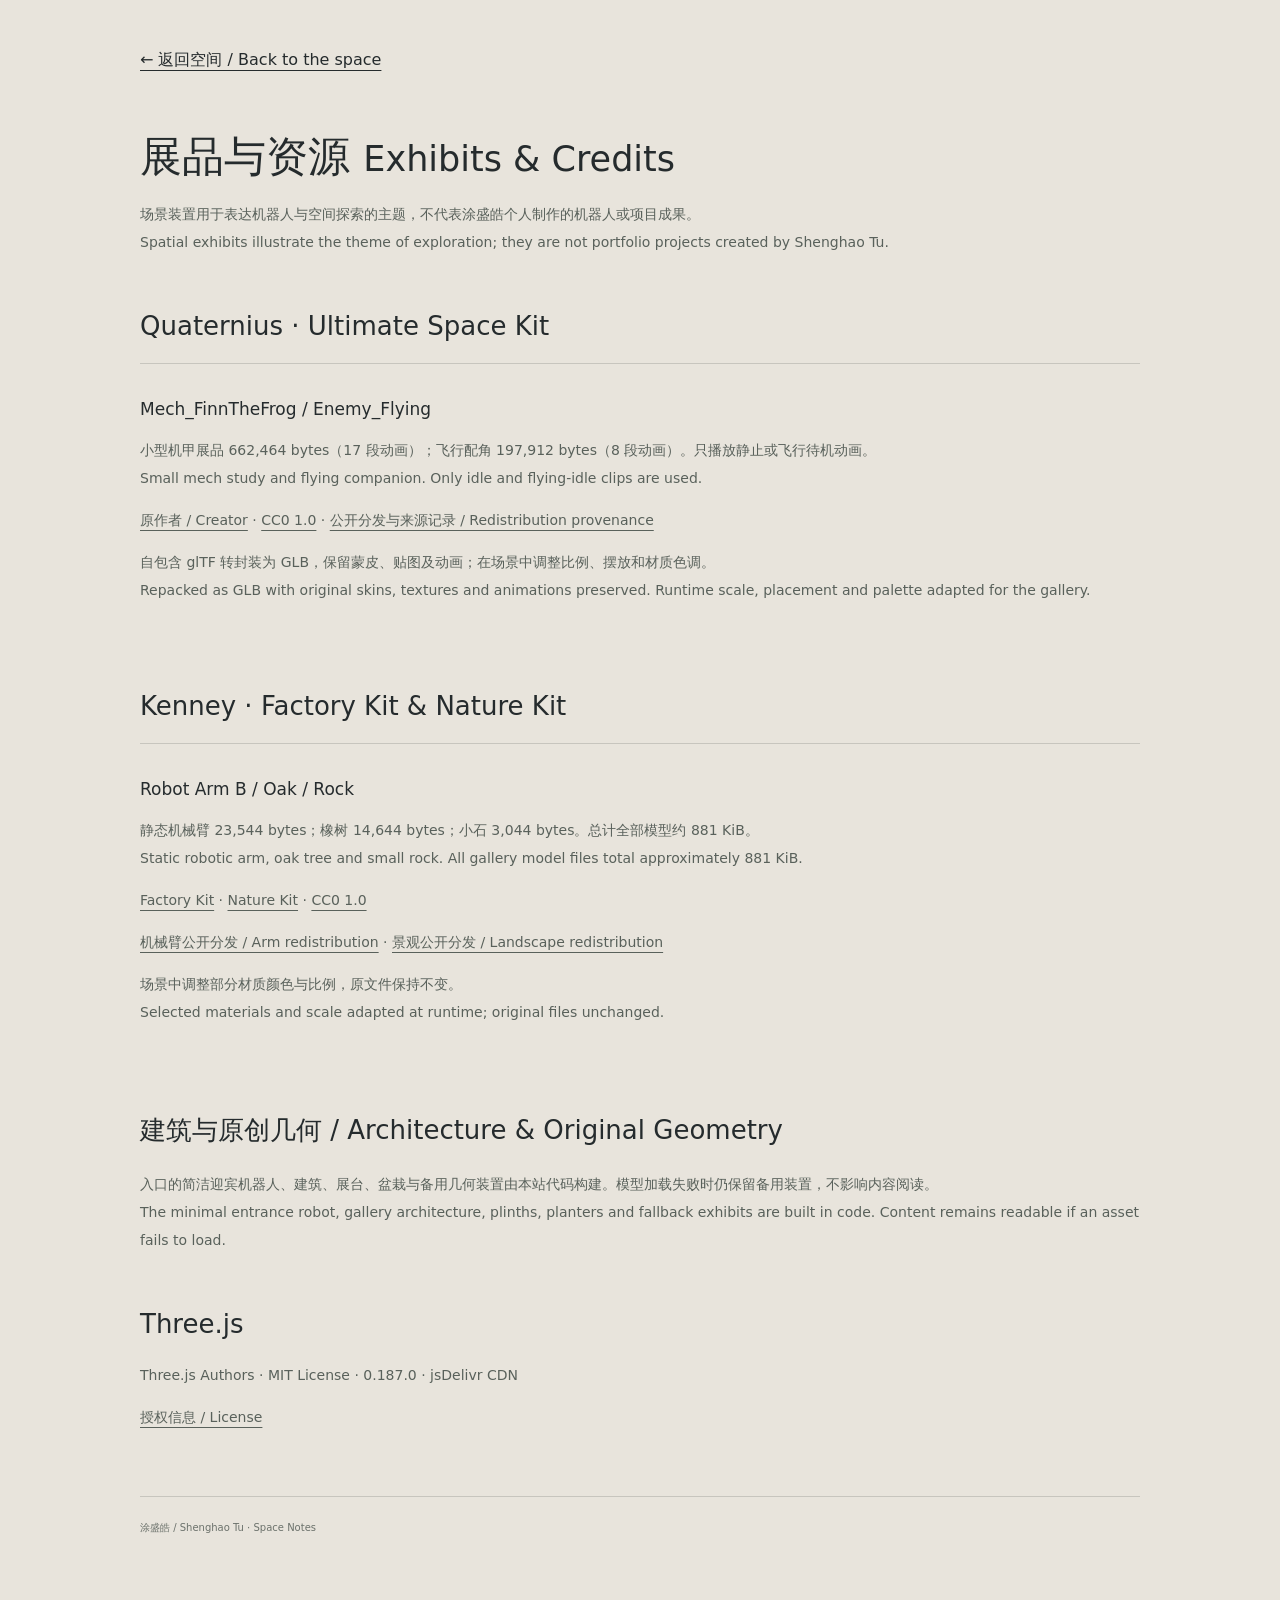
==== credits.html @ 1913eff7 "Build bilingual first-person personal gallery" ====
<!doctype html>
<html lang="zh-CN"><head><meta charset="utf-8"><meta name="viewport" content="width=device-width,initial-scale=1"><title>展品与资源 · 涂盛皓</title><link rel="stylesheet" href="styles/gallery.css"></head>
<body><main class="text-content"><a href="./">← 返回空间 / Back to the space</a><h1>展品与资源 <small>Exhibits & Credits</small></h1>
<p>场景装置用于表达机器人与空间探索的主题，不代表涂盛皓个人制作的机器人或项目成果。<br>Spatial exhibits illustrate the theme of exploration; they are not portfolio projects created by Shenghao Tu.</p>
<h2>Quaternius · Ultimate Space Kit</h2><article><h3>Mech_FinnTheFrog / Enemy_Flying</h3><p>小型机甲展品 662,464 bytes（17 段动画）；飞行配角 197,912 bytes（8 段动画）。只播放静止或飞行待机动画。<br>Small mech study and flying companion. Only idle and flying-idle clips are used.</p><p><a href="https://quaternius.com/packs/ultimatespacekit.html">原作者 / Creator</a> · <a href="https://creativecommons.org/publicdomain/zero/1.0/">CC0 1.0</a> · <a href="https://github.com/danvanderboom/Aetherium/blob/main/samples/unity/Aphelion/ATTRIBUTIONS.md">公开分发与来源记录 / Redistribution provenance</a></p><p>自包含 glTF 转封装为 GLB，保留蒙皮、贴图及动画；在场景中调整比例、摆放和材质色调。<br>Repacked as GLB with original skins, textures and animations preserved. Runtime scale, placement and palette adapted for the gallery.</p></article>
<h2>Kenney · Factory Kit & Nature Kit</h2><article><h3>Robot Arm B / Oak / Rock</h3><p>静态机械臂 23,544 bytes；橡树 14,644 bytes；小石 3,044 bytes。总计全部模型约 881 KiB。<br>Static robotic arm, oak tree and small rock. All gallery model files total approximately 881 KiB.</p><p><a href="https://kenney.nl/assets/factory-kit">Factory Kit</a> · <a href="https://kenney.nl/assets/nature-kit">Nature Kit</a> · <a href="https://creativecommons.org/publicdomain/zero/1.0/">CC0 1.0</a></p><p><a href="https://models.codelove.in/models/factory-kit-robot-arm-b/">机械臂公开分发 / Arm redistribution</a> · <a href="https://github.com/syuhei176/ai-game-assets/tree/v1/models/environment">景观公开分发 / Landscape redistribution</a></p><p>场景中调整部分材质颜色与比例，原文件保持不变。<br>Selected materials and scale adapted at runtime; original files unchanged.</p></article>
<h2>建筑与原创几何 / Architecture & Original Geometry</h2><p>入口的简洁迎宾机器人、建筑、展台、盆栽与备用几何装置由本站代码构建。模型加载失败时仍保留备用装置，不影响内容阅读。<br>The minimal entrance robot, gallery architecture, plinths, planters and fallback exhibits are built in code. Content remains readable if an asset fails to load.</p>
<h2>Three.js</h2><p>Three.js Authors · MIT License · 0.187.0 · jsDelivr CDN</p><p><a href="https://github.com/mrdoob/three.js/blob/dev/LICENSE">授权信息 / License</a></p><footer>涂盛皓 / Shenghao Tu · Space Notes</footer></main></body></html>
---- styles/gallery.css ----
:root{
  --paper:#e8e4dc;
  --ink:#252b2d;
  --muted:#6b716b;
  --green:#527c76;
  --line:rgba(37,43,45,.17);
  font-family:Inter,"PingFang SC","Microsoft YaHei",system-ui,sans-serif;
  color:var(--ink);
  background:var(--paper);
  font-synthesis:none}
*{
  box-sizing:border-box}
body{
  margin:0}
button,a{
  -webkit-tap-highlight-color:transparent}
button{
  font:inherit;
  color:inherit;
  cursor:pointer}
button:disabled{
  cursor:wait;
  opacity:.55}
button:focus-visible,a:focus-visible{
  outline:2px solid var(--green);
  outline-offset:5px}
a{
  color:inherit;
  text-underline-offset:5px}
button{
  border:0;
  background:transparent}
button[hidden],[hidden]{
  display:none!important}
.skip{
  position:fixed;
  top:-60px;
  left:20px;
  z-index:20;
  padding:12px;
  background:white}
.skip:focus{
  top:12px}
#world{
  position:fixed;
  inset:0;
  display:none}
#world canvas{
  display:block;
  width:100%;
  height:100%;
  touch-action:none}
.scene-ready #world{
  display:block}
.masthead{
  position:relative;
  z-index:3;
  display:flex;
  justify-content:space-between;
  align-items:center;
  padding:32px 4vw}
.identity{
  display:flex;
  gap:13px;
  align-items:center;
  text-decoration:none}
.brand-mark{
  display:grid;
  place-items:center;
  border:1px solid var(--ink);
  height:35px;
  width:35px;
  font-size:24px;
  line-height:1;
  font-weight:300}
.identity b{
  font-size:15px;
  letter-spacing:.16em;
  font-weight:500}
.identity small{
  display:block;
  font-size:8px;
  letter-spacing:.15em;
  margin-top:7px}
.header-actions{
  display:flex;
  align-items:center;
  gap:32px;
  font-size:12px}
.header-actions button{
  padding:10px 0;
  border-bottom:1px solid var(--ink)}
.header-actions button span{
  padding-left:20px}
.live{
  display:flex;
  gap:8px;
  align-items:center;
  font-size:11px}
.live i,.location i{
  width:5px;
  height:5px;
  border-radius:50%;
  background:var(--green)}
.welcome{
  position:relative;
  z-index:2;
  padding:clamp(44px,11vh,115px) 0 70px 7vw;
  max-width:730px;
  pointer-events:none}
.welcome>*{
  pointer-events:auto}
.eyebrow{
  font-size:9px;
  letter-spacing:.2em;
  font-family:ui-monospace,"SFMono-Regular",Consolas,monospace;
  color:var(--green);
  font-weight:500}
.welcome h1{
  font-family:"Songti SC","Noto Serif CJK SC","SimSun",serif;
  font-weight:400;
  font-size:clamp(36px,3.7vw,61px);
  line-height:1.47;
  letter-spacing:.045em;
  margin:26px 0 23px}
.welcome h1 span{
  color:var(--green)}
.welcome-copy{
  font-size:13px;
  line-height:2.1;
  color:#626a65}
.welcome-buttons{
  display:flex;
  gap:28px;
  align-items:center;
  margin-top:35px}
.primary{
  padding:17px 23px;
  background:var(--green);
  color:#fff;
  font-size:12px;
  min-width:170px;
  text-align:left;
  box-shadow:0 7px 20px #304b3b15}
.primary span{
  float:right;
  margin-left:30px}
.plain{
  font-size:12px}
.plain span{
  margin-left:15px}
.hint{
  font-size:10px;
  letter-spacing:.04em;
  color:var(--muted);
  margin-top:20px;
  line-height:1.8}
.space-caption{
  position:fixed;
  bottom:125px;
  left:7vw;
  display:none;
  gap:20px;
  align-items:center;
  font-size:8px;
  letter-spacing:.13em;
  line-height:1.9;
  color:#626a65;
  z-index:2}
.space-caption>span:first-child{
  font-family:monospace;
  font-size:12px;
  border-right:1px solid var(--line);
  padding-right:20px}
.scene-ready .space-caption{
  display:flex}
.zone-nav{
  position:relative;
  z-index:4;
  display:flex;
  margin:0 7vw;
  border-top:1px solid var(--line);
  padding:16px 0;
  justify-content:space-between;
  max-width:660px}
.zone-nav button{
  padding:9px 0;
  font-size:12px;
  transition:color .2s}
.zone-nav small{
  font-family:monospace;
  font-size:9px;
  margin-right:15px;
  color:var(--green)}
.zone-nav button:hover,.zone-nav button.active{
  color:var(--green)}
.scene-ready .zone-nav{
  position:fixed;
  bottom:23px;
  left:7vw;
  right:7vw;
  margin:0;
  max-width:none}
.scene-ready:not(.reading){
  height:100dvh;
  overflow:hidden}
.scene-ready:not(.reading) .text-content{
  display:none}
.scene-ready .welcome{
  transition:opacity .3s}
.scene-ready:not(.roaming):not(.reading)::after{
  content:"";
  position:fixed;
  inset:0;
  pointer-events:none;
  background:linear-gradient(90deg,#e8e4dcf2 0%,#e8e4dcd9 27%,#e8e4dc80 44%,transparent 65%);
  z-index:1}
.roaming .welcome,.roaming .space-caption{
  display:none}
.roaming .masthead{
  pointer-events:none}
.roaming .header-actions{
  pointer-events:auto}
.roaming .zone-nav{
  left:27%;
  right:27%;
  bottom:18px;
  padding:7px 20px;
  border:1px solid #fff8;
  border-radius:2px;
  background:#f4f1e9df;
  backdrop-filter:blur(12px)}
.roaming .zone-nav small{
  margin-right:8px}
.location{
  position:fixed;
  top:113px;
  left:4vw;
  z-index:3;
  display:flex;
  align-items:center;
  gap:9px;
  font-size:11px}
.location small{
  position:absolute;
  top:26px;
  left:14px;
  white-space:nowrap;
  font-size:9px;
  color:var(--muted)}
.reticle{
  position:fixed;
  top:50%;
  left:50%;
  height:4px;
  width:4px;
  background:#fff9;
  border:1px solid #30494099;
  border-radius:50%;
  pointer-events:none;
  z-index:2}
.round-button{
  position:fixed;
  right:4vw;
  top:119px;
  width:35px;
  height:35px;
  background:#f4f1e9dc;
  border:1px solid var(--line);
  z-index:4}
.nearby{
  position:fixed;
  bottom:115px;
  left:50%;
  transform:translateX(-50%);
  padding:14px 18px;
  display:flex;
  gap:18px;
  align-items:center;
  font-size:12px;
  background:#faf8f1eb;
  box-shadow:0 8px 30px #25322b12;
  z-index:4;
  white-space:nowrap}
.key{
  border:1px solid var(--line);
  padding:3px 6px;
  font:10px monospace}
.minimap{
  position:fixed;
  bottom:105px;
  right:4vw;
  width:128px;
  z-index:2;
  padding:11px;
  background:#f5f2e8ce;
  border:1px solid #fff8}
.minimap>span{
  font:7px monospace;
  letter-spacing:.15em}
.minimap svg{
  width:100%;
  margin-top:6px}
.minimap rect{
  fill:none;
  stroke:#9aa69e;
  stroke-width:1}
.minimap .garden-map{
  fill:#bec6ad;
  stroke:none}
.minimap text{
  font:8px monospace;
  fill:#6e7d71}
.minimap circle,.minimap path{
  fill:var(--green)}
.resume{
  position:fixed;
  inset:0;
  z-index:2;
  display:flex;
  flex-direction:column;
  align-items:center;
  justify-content:center;
  gap:15px;
  pointer-events:none;
  background:#e8e4dc35;
  backdrop-filter:blur(3px)}
.resume button{
  pointer-events:auto}
.resume>span{
  font-size:10px}
.text-content{
  position:relative;
  z-index:5;
  background:var(--paper);
  padding:50px max(7vw,calc((100vw - 1000px)/2));
  min-height:100vh}
.text-toolbar{
  display:flex;
  justify-content:space-between;
  align-items:center;
  border-bottom:1px solid var(--line);
  padding:0 0 24px}
.text-toolbar button{
  font-size:12px}
.text-content h1{
  font-size:42px;
  font-weight:400;
  margin:58px 0 15px}
.text-content h2{
  font-size:26px;
  font-weight:400;
  margin:55px 0 22px}
.text-content h3{
  font-size:17px;
  font-weight:500}
.text-content p,.text-content li{
  font-size:14px;
  line-height:2;
  color:#59615b}
.text-content article{
  padding:18px 0;
  border-top:1px solid var(--line)}
.text-content .tag-row{
  margin-top:12px}
.tag-row{
  display:flex;
  flex-wrap:wrap;
  gap:7px}
.tag-row span{
  font:10px ui-monospace,monospace;
  padding:5px 8px;
  border:1px solid var(--line);
  color:#5e746e}
.item-status{
  font-size:10px;
  color:var(--green)}
.content-link{
  display:block;
  padding:14px 0;
  border-top:1px solid var(--line);
  text-decoration:none}
.content-link small{
  display:block;
  color:var(--green);
  font:9px monospace;
  margin-bottom:7px}
.empty{
  padding:20px 0;
  color:var(--muted);
  line-height:1.9}
.empty small{
  display:block;
  font-size:11px}
footer{
  margin-top:65px;
  border-top:1px solid var(--line);
  padding:24px 0;
  display:flex;
  justify-content:space-between;
  font-size:10px;
  color:var(--muted)}
.reading{
  overflow:auto!important;
  height:auto!important}
.reading #world{
  visibility:hidden}
.reading .welcome,.reading .space-caption,.reading .zone-nav,.reading #roam-hud,.reading .minimap,.reading .resume{
  display:none!important}
.reading .masthead{
  background:var(--paper)}
dialog{
  position:fixed;
  margin:auto 4vw auto auto;
  max-height:calc(100dvh - 80px);
  width:min(510px,calc(100vw - 32px));
  padding:30px;
  background:#f7f4ed;
  color:var(--ink);
  border:1px solid #fff;
  border-radius:2px;
  box-shadow:0 24px 120px #27362d33;
  overscroll-behavior:contain}
dialog::backdrop{
  background:#263c3033;
  backdrop-filter:blur(5px)}
.reader-top{
  display:flex;
  justify-content:space-between;
  align-items:center;
  border-bottom:1px solid var(--line);
  padding-bottom:17px}
.reader-top button{
  font-size:18px;
  padding:4px 8px}
dialog h2{
  font-size:31px;
  font-weight:400;
  margin:29px 0 20px}
dialog h3{
  font-weight:500;
  font-size:16px}
dialog p{
  font-size:13px;
  line-height:1.95;
  color:#5c655e}
dialog article{
  padding:14px 0;
  border-top:1px solid var(--line)}
.reader-bottom{
  display:flex;
  justify-content:space-between;
  border-top:1px solid var(--line);
  margin-top:25px;
  padding-top:18px;
  font:8px monospace;
  color:#718177}
.reader-bottom span{
  font-family:inherit}
.touch-controls{
  display:none}
.scene-ready .masthead,.scene-ready .zone-nav{
  animation:appear .7s ease}
@keyframes appear{
  from{
  opacity:0}
to{
  opacity:1}
}
@media(min-width:1000px){
  .reading .text-content{
  padding-top:12px}
}
@media(pointer:coarse){
  .touch-controls{
  display:block}
.location small{
  display:none}
#joystick{
  position:fixed;
  bottom:126px;
  left:28px;
  width:108px;
  height:108px;
  border:1px solid #385d4c55;
  border-radius:50%;
  background:#eeeae255;
  touch-action:none;
  pointer-events:auto}
#stick{
  position:absolute;
  width:42px;
  height:42px;
  top:32px;
  left:32px;
  border-radius:50%;
  background:#527c7666;
  border:1px solid #527c7688;
  pointer-events:none}
#joystick i{
  position:absolute;
  top:115px;
  left:40px;
  font-style:normal;
  font-size:9px;
  color:#5b6e61;
  pointer-events:none}
.look-hint{
  position:fixed;
  right:27px;
  bottom:145px;
  font-size:9px;
  color:#5b6e61}
.minimap{
  bottom:210px;
  width:85px}
.nearby{
  bottom:280px}
.reticle{
  height:6px;
  width:6px}
}
@media(max-width:700px){
  .masthead{
  padding:23px 22px}
.identity small{
  font-size:6px;
  letter-spacing:.1em}
.identity b{
  font-size:13px}
.brand-mark{
  height:30px;
  width:30px;
  font-size:21px}
.header-actions{
  gap:15px;
  font-size:11px}
.live{
  display:none}
.header-actions button span{
  padding-left:10px}
.welcome{
  padding:42px 24px 40px}
.welcome h1{
  font-size:35px;
  line-height:1.55;
  margin-top:20px}
.welcome-copy{
  font-size:12px}
.eyebrow{
  font-size:8px}
.welcome-buttons{
  gap:23px;
  margin-top:24px}
.primary{
  padding:15px 18px;
  min-width:150px}
.welcome .hint{
  max-width:240px}
.scene-ready:not(.roaming):not(.reading)::after{
  background:linear-gradient(180deg,#e8e4dcfa 0%,#e8e4dce8 26%,#e8e4dc66 56%,transparent 77%)}
.space-caption{
  left:24px;
  bottom:115px;
  font-size:7px}
.scene-ready .zone-nav{
  left:23px;
  right:23px;
  bottom:18px;
  gap:8px}
.zone-nav button{
  font-size:11px}
.zone-nav small{
  display:block;
  margin:0 0 7px}
.roaming .zone-nav{
  left:18px;
  right:18px;
  padding:10px 17px}
.roaming .zone-nav small{
  display:inline;
  margin-right:5px;
  font-size:8px}
.location{
  top:97px;
  left:24px}
.round-button{
  top:91px;
  right:22px}
.text-content{
  padding:25px 24px}
.text-content h1{
  font-size:34px}
.text-toolbar button{
  font-size:11px}
dialog{
  margin:auto;
  padding:23px;
  max-height:calc(100dvh - 40px)}
dialog h2{
  font-size:26px}
.minimap{
  right:22px}
}
@media(prefers-reduced-motion:reduce){
  *{
  animation:none!important;
  transition:none!important}
}


.space-caption { pointer-events: none; }
@media (max-height: 740px) {
 .welcome { padding-top: 20px; }
 .welcome h1 { margin-top: 16px; margin-bottom: 14px; }
 .welcome-buttons { margin-top: 20px; }
 .space-caption { display: none !important; }
 .welcome .hint { margin-top: 12px; }
}
.language-toggle { display: flex; align-items: center; gap: 7px; border-bottom: 0 !important; font: 10px ui-monospace, monospace; padding: 7px !important; }
.header-actions .language-toggle span { padding: 0; color: #8b918a; }
.header-actions .language-toggle span.selected { color: var(--green); }
.language-toggle i { font-style: normal; color: #a8aea3; }
html[lang=en] .welcome h1 { font-family: Georgia, 'Times New Roman', serif; font-size: clamp(32px, 3.3vw, 53px); line-height: 1.3; letter-spacing: -.035em; }
html[lang=en] .welcome { max-width: 780px; }
html[lang=en] .roaming .zone-nav { left: 23%; right: 23%; }
@media (max-width: 700px) { .header-actions { gap: 10px; } html[lang=en] .welcome h1 { font-size: 32px; } html[lang=en] .roaming .zone-nav { left: 16px; right: 16px; } html[lang=en] .roaming .zone-nav small { display: block; margin-bottom: 4px; } }
.reader-actions { display: flex; align-items: center; gap: 12px; }
.reader-top .language-toggle { font-size: 10px; }
.language-toggle span { color: #8b918a; }
.language-toggle span.selected { color: var(--green); }
/* Pausing keeps the exhibit visible; the resume action stays off the centre. */
.resume { inset: auto; left: 4vw; bottom: 106px; align-items: flex-start; justify-content: flex-start; background: transparent; backdrop-filter: none; gap: 9px; }
.resume > span { font-size: 9px; }
@media (max-width: 700px) { .resume { left: 22px; bottom: 360px; } }
.roaming .masthead { background: linear-gradient(180deg, #e8e4dcf2, #e8e4dca6 68%, transparent); }
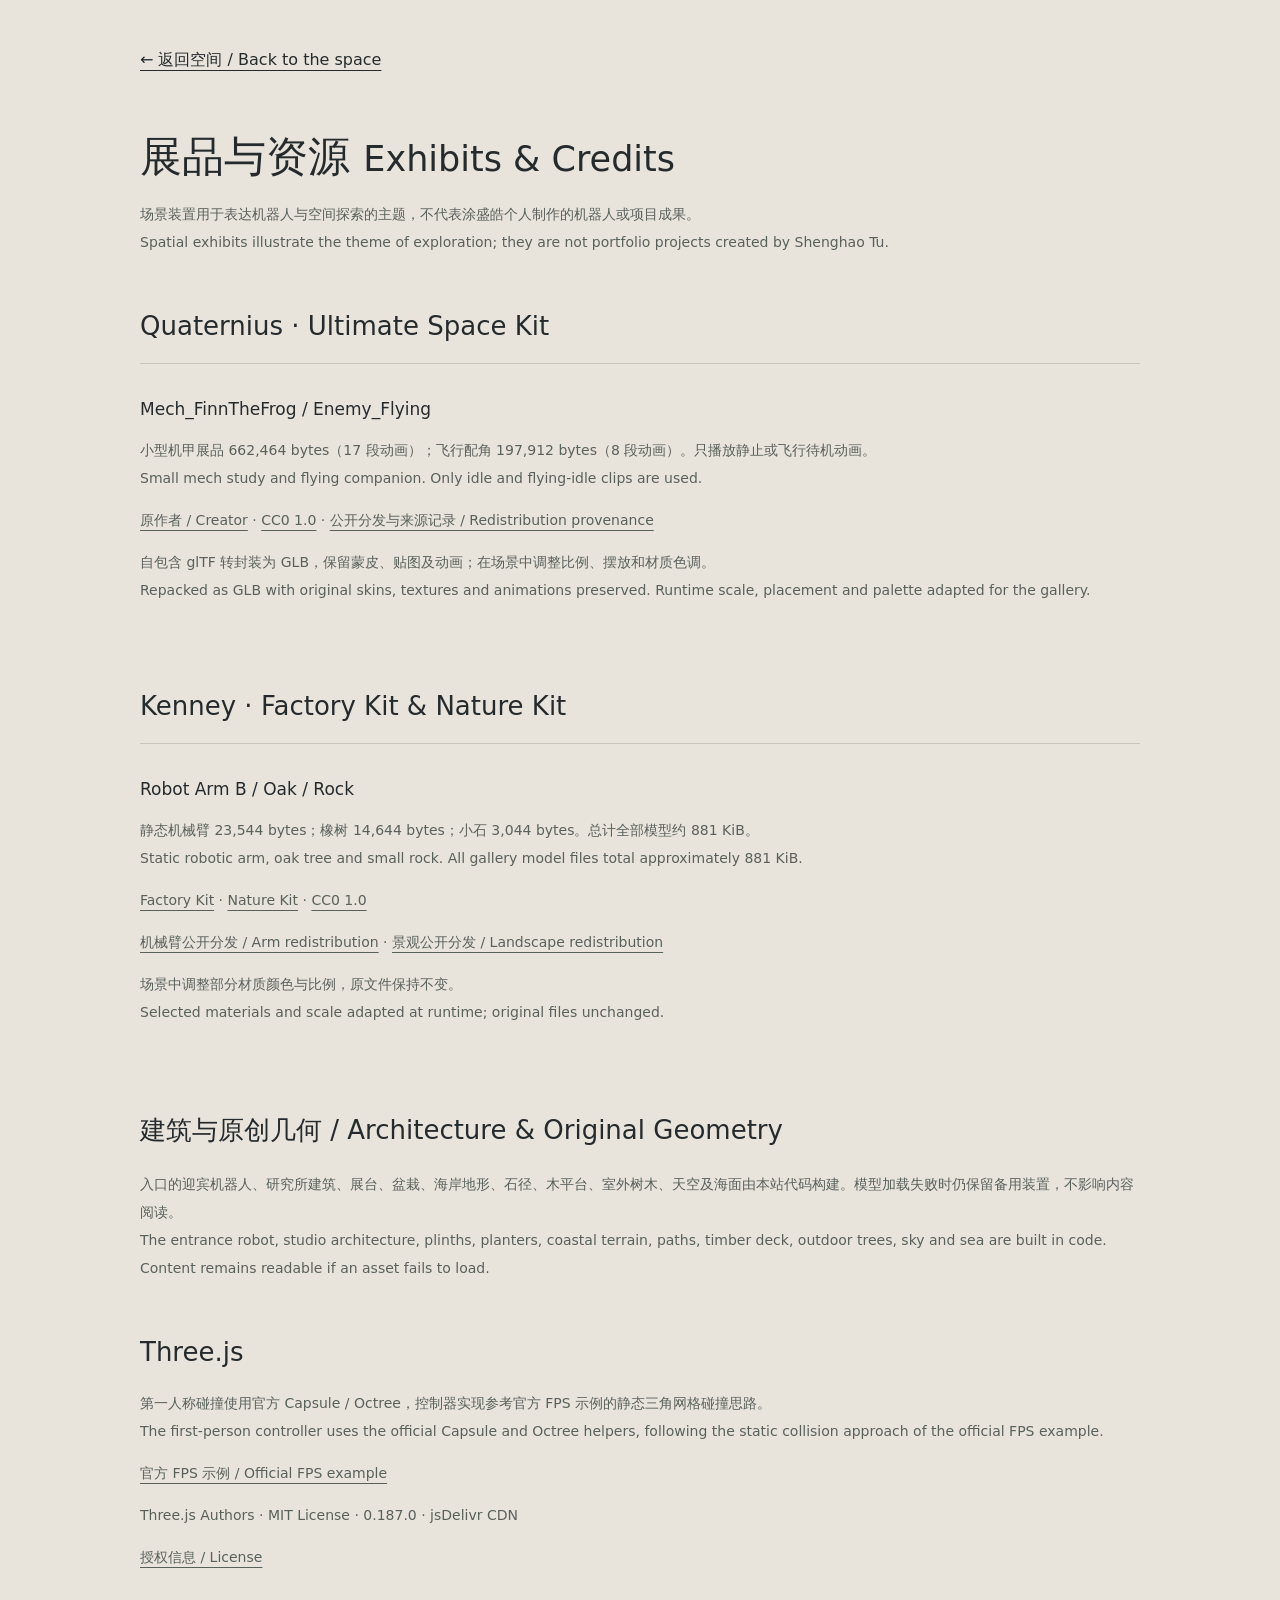
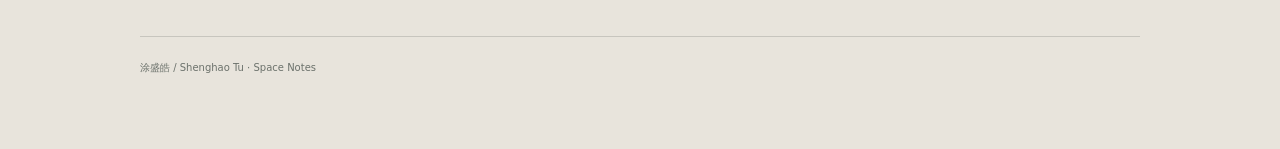
==== commit d99ddeb1: "Add coastal world, capsule movement and CPU-only QA" ====
--- a/credits.html
+++ b/credits.html
@@ -4,5 +4,5 @@
 <p>场景装置用于表达机器人与空间探索的主题，不代表涂盛皓个人制作的机器人或项目成果。<br>Spatial exhibits illustrate the theme of exploration; they are not portfolio projects created by Shenghao Tu.</p>
 <h2>Quaternius · Ultimate Space Kit</h2><article><h3>Mech_FinnTheFrog / Enemy_Flying</h3><p>小型机甲展品 662,464 bytes（17 段动画）；飞行配角 197,912 bytes（8 段动画）。只播放静止或飞行待机动画。<br>Small mech study and flying companion. Only idle and flying-idle clips are used.</p><p><a href="https://quaternius.com/packs/ultimatespacekit.html">原作者 / Creator</a> · <a href="https://creativecommons.org/publicdomain/zero/1.0/">CC0 1.0</a> · <a href="https://github.com/danvanderboom/Aetherium/blob/main/samples/unity/Aphelion/ATTRIBUTIONS.md">公开分发与来源记录 / Redistribution provenance</a></p><p>自包含 glTF 转封装为 GLB，保留蒙皮、贴图及动画；在场景中调整比例、摆放和材质色调。<br>Repacked as GLB with original skins, textures and animations preserved. Runtime scale, placement and palette adapted for the gallery.</p></article>
 <h2>Kenney · Factory Kit & Nature Kit</h2><article><h3>Robot Arm B / Oak / Rock</h3><p>静态机械臂 23,544 bytes；橡树 14,644 bytes；小石 3,044 bytes。总计全部模型约 881 KiB。<br>Static robotic arm, oak tree and small rock. All gallery model files total approximately 881 KiB.</p><p><a href="https://kenney.nl/assets/factory-kit">Factory Kit</a> · <a href="https://kenney.nl/assets/nature-kit">Nature Kit</a> · <a href="https://creativecommons.org/publicdomain/zero/1.0/">CC0 1.0</a></p><p><a href="https://models.codelove.in/models/factory-kit-robot-arm-b/">机械臂公开分发 / Arm redistribution</a> · <a href="https://github.com/syuhei176/ai-game-assets/tree/v1/models/environment">景观公开分发 / Landscape redistribution</a></p><p>场景中调整部分材质颜色与比例，原文件保持不变。<br>Selected materials and scale adapted at runtime; original files unchanged.</p></article>
-<h2>建筑与原创几何 / Architecture & Original Geometry</h2><p>入口的简洁迎宾机器人、建筑、展台、盆栽与备用几何装置由本站代码构建。模型加载失败时仍保留备用装置，不影响内容阅读。<br>The minimal entrance robot, gallery architecture, plinths, planters and fallback exhibits are built in code. Content remains readable if an asset fails to load.</p>
-<h2>Three.js</h2><p>Three.js Authors · MIT License · 0.187.0 · jsDelivr CDN</p><p><a href="https://github.com/mrdoob/three.js/blob/dev/LICENSE">授权信息 / License</a></p><footer>涂盛皓 / Shenghao Tu · Space Notes</footer></main></body></html>
+<h2>建筑与原创几何 / Architecture & Original Geometry</h2><p>入口的迎宾机器人、研究所建筑、展台、盆栽、海岸地形、石径、木平台、室外树木、天空及海面由本站代码构建。模型加载失败时仍保留备用装置，不影响内容阅读。<br>The entrance robot, studio architecture, plinths, planters, coastal terrain, paths, timber deck, outdoor trees, sky and sea are built in code. Content remains readable if an asset fails to load.</p>
+<h2>Three.js</h2><p>第一人称碰撞使用官方 Capsule / Octree，控制器实现参考官方 FPS 示例的静态三角网格碰撞思路。<br>The first-person controller uses the official Capsule and Octree helpers, following the static collision approach of the official FPS example.</p><p><a href="https://github.com/mrdoob/three.js/blob/dev/examples/games_fps.html">官方 FPS 示例 / Official FPS example</a></p><p>Three.js Authors · MIT License · 0.187.0 · jsDelivr CDN</p><p><a href="https://github.com/mrdoob/three.js/blob/dev/LICENSE">授权信息 / License</a></p><footer>涂盛皓 / Shenghao Tu · Space Notes</footer></main></body></html>
--- a/styles/gallery.css
+++ b/styles/gallery.css
@@ -634,3 +634,17 @@
 .resume > span { font-size: 9px; }
 @media (max-width: 700px) { .resume { left: 22px; bottom: 360px; } }
 .roaming .masthead { background: linear-gradient(180deg, #e8e4dcf2, #e8e4dca6 68%, transparent); }
+/* Coastal world: quiet controls, with the landscape allowed to fill the screen. */
+.home-button { top: 163px; font-size: 20px; }
+.jump-button { position: fixed; bottom: 148px; right: 28px; width: 56px; height: 56px; border: 1px solid #527c7666; border-radius: 50%; background: #f3f0e3b8; display: grid; place-content: center; gap: 1px; touch-action: none; }
+.jump-button > span { font-size: 20px; line-height: 1; }
+.jump-button small { font-size: 8px; }
+.jump-button:disabled { cursor: default; opacity: .35; }
+#joystick.running { border-color: #527c76; background: #527c7628; }
+.minimap .island-map { fill: #d3d5bf; stroke: #a4b5a8; stroke-width: .8; }
+.minimap .trail-map { fill: none; stroke: #f1ebd6; stroke-width: 2; }
+.minimap .studio-map { fill: #f8f4e8; stroke: #6c8479; }
+.minimap .deck-map { fill: #a99d7d; stroke: none; }
+.minimap #map-player path { fill: var(--green); stroke: none; }
+@media (pointer: coarse) { .minimap { display: none !important; } .look-hint { bottom: 113px; } }
+@media (max-width: 700px) { .home-button { top: 135px; right: 22px; } .scene-ready:not(.roaming):not(.reading)::after { background: linear-gradient(180deg,#e8e4dcf5 0%,#e8e4dce8 22%,#e8e4dc66 49%,transparent 68%); } }
